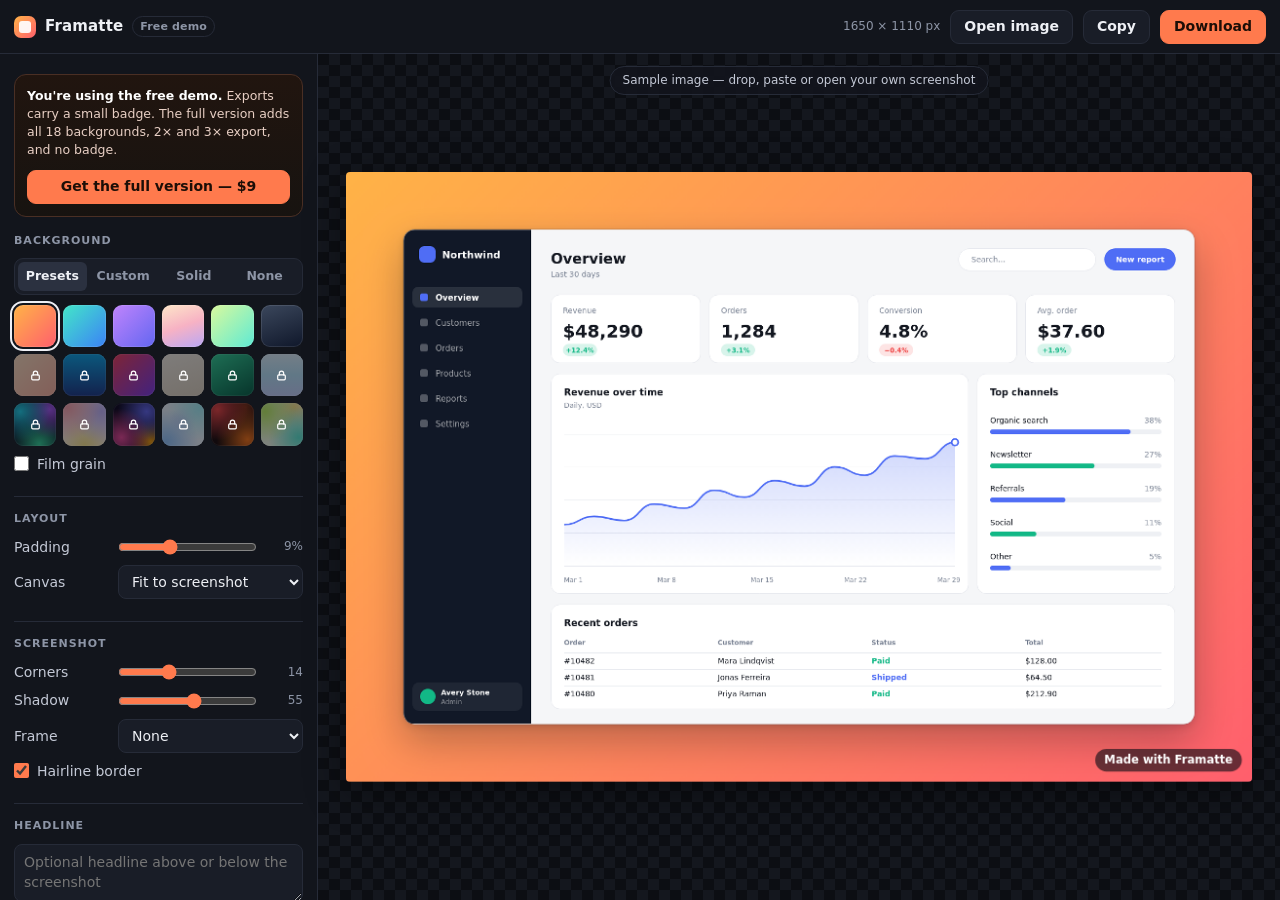
==== demo.html @ a8196506 "Deploy site 2026-11-18 21:24 Co-Authored-By: Claude Fable 5.2 <noreply@anthropic.com>" ====
<!doctype html>
<html lang="en">
<head>
<meta charset="utf-8">
<meta name="viewport" content="width=device-width, initial-scale=1">
<title>Framatte — screenshot beautifier</title>
<meta name="description" content="Turn plain screenshots into polished images. Runs entirely in your browser.">
<style>
  :root {
    --bg: #0c0e13; --panel: #12151c; --panel2: #191d27; --line: #262b38;
    --ink: #eef0f5; --mute: #8d95a6; --acc: #ff7a4d; --acc-ink: #1d0e07;
    --font: ui-sans-serif, system-ui, -apple-system, "Segoe UI", Roboto, "Helvetica Neue", Arial, sans-serif;
  }
  * { box-sizing: border-box; }
  html, body { height: 100%; }
  body { margin: 0; background: var(--bg); color: var(--ink); font: 14px/1.45 var(--font);
    display: grid; grid-template-rows: 54px 1fr; overflow: hidden; }
  button, input, select, textarea { font: inherit; color: inherit; }
  button { cursor: pointer; }

  .top { display: flex; align-items: center; gap: 10px; padding: 0 14px; border-bottom: 1px solid var(--line); background: var(--panel); }
  .brand { display: flex; align-items: center; gap: 9px; font-weight: 700; font-size: 15px; letter-spacing: .01em; margin-right: auto; white-space: nowrap; }
  .logo { width: 22px; height: 22px; border-radius: 7px; background: linear-gradient(135deg, #ffb347, #ff5f6d); position: relative; flex: none; }
  .logo::after { content: ""; position: absolute; inset: 5px; border-radius: 3px; background: #fff; opacity: .92; }
  .tag { font-size: 11px; font-weight: 600; color: var(--mute); border: 1px solid var(--line); padding: 2px 7px; border-radius: 999px; }
  .dims { color: var(--mute); font-size: 12px; font-variant-numeric: tabular-nums; white-space: nowrap; }
  .btn { height: 34px; padding: 0 13px; border-radius: 9px; border: 1px solid var(--line); background: var(--panel2); font-weight: 600; white-space: nowrap; }
  .btn:hover { border-color: #3a4152; }
  .btn.primary { background: var(--acc); border-color: var(--acc); color: var(--acc-ink); }
  .btn.primary:hover { filter: brightness(1.07); }
  .btn.block { width: 100%; }
  :focus-visible { outline: 2px solid var(--acc); outline-offset: 2px; }

  main { display: grid; grid-template-columns: 318px 1fr; min-height: 0; }
  .panel { overflow-y: auto; border-right: 1px solid var(--line); background: var(--panel); padding: 6px 14px 28px; }
  .group { padding: 14px 0; border-bottom: 1px solid var(--line); }
  .group:last-child { border-bottom: 0; }
  .group h2 { margin: 0 0 10px; font-size: 11px; font-weight: 700; letter-spacing: .09em; text-transform: uppercase; color: var(--mute); }
  .row { display: grid; grid-template-columns: 96px 1fr 38px; align-items: center; gap: 8px; margin: 8px 0; }
  .row.two { grid-template-columns: 96px 1fr; }
  .row label, .check { color: #c4c9d6; }
  .row output { text-align: right; color: var(--mute); font-size: 12px; font-variant-numeric: tabular-nums; }
  input[type=range] { width: 100%; accent-color: var(--acc); margin: 0; }
  select, input[type=text], textarea { width: 100%; background: var(--panel2); border: 1px solid var(--line); border-radius: 8px; padding: 7px 9px; }
  textarea { resize: vertical; min-height: 58px; }
  input[type=color] { width: 100%; height: 32px; padding: 2px; background: var(--panel2); border: 1px solid var(--line); border-radius: 8px; }
  .check { display: flex; align-items: center; gap: 8px; margin: 8px 0; }
  .check input { accent-color: var(--acc); width: 15px; height: 15px; margin: 0; }
  .seg { display: grid; grid-template-columns: repeat(4, 1fr); background: var(--panel2); border: 1px solid var(--line); border-radius: 9px; padding: 3px; gap: 2px; margin-bottom: 10px; }
  .seg button { border: 0; background: transparent; border-radius: 6px; padding: 5px 0; color: var(--mute); font-weight: 600; font-size: 12.5px; }
  .seg button[aria-pressed=true] { background: #2b3140; color: var(--ink); }
  .swatches { display: grid; grid-template-columns: repeat(6, 1fr); gap: 7px; }
  .sw { aspect-ratio: 1; border-radius: 9px; border: 0; padding: 0; position: relative; box-shadow: inset 0 0 0 1px rgba(255,255,255,.1); }
  .sw[aria-pressed=true] { outline: 2px solid var(--ink); outline-offset: 2px; }
  .sw.locked::after { content: ""; position: absolute; inset: 0; border-radius: 9px; background: rgba(8,10,16,.5)
    url("data:image/svg+xml,%3Csvg xmlns='http://www.w3.org/2000/svg' viewBox='0 0 24 24' fill='none' stroke='white' stroke-width='2.2' stroke-linecap='round'%3E%3Crect x='5' y='11' width='14' height='9' rx='2'/%3E%3Cpath d='M8 11V8a4 4 0 0 1 8 0v3'/%3E%3C/svg%3E") center / 13px no-repeat; }
  .pair { display: grid; grid-template-columns: 1fr 1fr; gap: 8px; }
  .hide { display: none !important; }
  .note { font-size: 12px; color: var(--mute); margin: 8px 0 0; }
  .upsell { margin: 14px 0 2px; padding: 12px; border-radius: 12px; border: 1px solid #4a2f24; background: linear-gradient(180deg, #21150f, #171310); }
  .upsell p { margin: 0 0 10px; font-size: 12.5px; color: #e8cfc4; }
  .upsell b { color: #fff; }
  a.btn { display: inline-flex; align-items: center; justify-content: center; text-decoration: none; }

  .stage { position: relative; min-width: 0; min-height: 0; display: flex; align-items: center; justify-content: center; padding: 28px;
    background-color: #0c0e13;
    background-image: linear-gradient(45deg, #14171e 25%, transparent 25%, transparent 75%, #14171e 75%), linear-gradient(45deg, #14171e 25%, transparent 25%, transparent 75%, #14171e 75%);
    background-size: 22px 22px; background-position: 0 0, 11px 11px; }
  #cv { max-width: 100%; max-height: 100%; border-radius: 4px; box-shadow: 0 10px 40px rgba(0,0,0,.45); }
  .hint { position: absolute; top: 12px; left: 50%; transform: translateX(-50%); background: rgba(18,21,28,.9); border: 1px solid var(--line);
    border-radius: 999px; padding: 5px 12px; font-size: 12px; color: #c4c9d6; white-space: nowrap; max-width: calc(100% - 24px); overflow: hidden; text-overflow: ellipsis; }
  .drop { position: absolute; inset: 14px; border: 2px dashed var(--acc); border-radius: 16px; background: rgba(255,122,77,.09);
    display: none; align-items: center; justify-content: center; font-size: 18px; font-weight: 700; pointer-events: none; }
  body.dragging .drop { display: flex; }
  .toast { position: fixed; left: 50%; bottom: 22px; transform: translate(-50%, 20px); background: #f3f4f7; color: #12151c; font-weight: 600;
    padding: 9px 14px; border-radius: 10px; opacity: 0; transition: .2s; pointer-events: none; max-width: calc(100vw - 32px); text-align: center; z-index: 5; }
  .toast.on { opacity: 1; transform: translate(-50%, 0); }

  @media (max-width: 820px) {
    body { overflow: auto; grid-template-rows: 54px auto; }
    main { grid-template-columns: minmax(0, 1fr); }
    .stage { height: 46vh; min-height: 260px; padding: 16px; order: -1; position: sticky; top: 0; z-index: 2; }
    .panel { border-right: 0; overflow: visible; }
    .dims, .tag, .wide { display: none; }
    .top { gap: 7px; padding: 0 10px; }
    .top .btn { padding: 0 10px; }
    .brand { min-width: 0; overflow: hidden; }
  }
</style>
</head>
<body>
<header class="top">
  <div class="brand"><span class="logo" aria-hidden="true"></span>Framatte <span class="tag" id="edition"></span></div>
  <span class="dims" id="dims"></span>
  <button class="btn" id="open">Open<span class="wide">&nbsp;image</span></button>
  <button class="btn" id="copy">Copy</button>
  <button class="btn primary" id="download">Download</button>
  <input type="file" id="file" accept="image/*" hidden>
</header>

<main>
  <aside class="panel" aria-label="Settings">
    <div class="upsell hide" id="upsell">
      <p><b>You're using the free demo.</b> Exports carry a small badge. The full version adds all 18 backgrounds, 2× and 3× export, and no badge.</p>
      <a class="btn primary block" href="index.html#pricing">Get the full version — $9</a>
    </div>

    <section class="group">
      <h2>Background</h2>
      <div class="seg" role="group" aria-label="Background type">
        <button data-bg="preset">Presets</button><button data-bg="custom">Custom</button><button data-bg="solid">Solid</button><button data-bg="none">None</button>
      </div>
      <div id="bg-preset"><div class="swatches" id="swatches"></div></div>
      <div id="bg-custom" class="hide">
        <div class="pair"><input type="color" data-k="c1" aria-label="Gradient start color"><input type="color" data-k="c2" aria-label="Gradient end color"></div>
        <div class="row"><label for="angle">Angle</label><input id="angle" type="range" min="0" max="360" step="5" data-k="angle"><output data-o="angle"></output></div>
      </div>
      <div id="bg-solid" class="hide"><input type="color" data-k="solid" aria-label="Background color"></div>
      <p id="bg-none" class="note hide">Transparent background — export as PNG or WebP to keep it.</p>
      <label class="check"><input type="checkbox" data-k="grain"> Film grain</label>
    </section>

    <section class="group">
      <h2>Layout</h2>
      <div class="row"><label for="pad">Padding</label><input id="pad" type="range" min="0" max="25" step="0.5" data-k="pad"><output data-o="pad"></output></div>
      <div class="row two"><label for="aspect">Canvas</label>
        <select id="aspect" data-k="aspect">
          <option value="auto">Fit to screenshot</option><option value="16:9">16:9 — widescreen</option><option value="3:2">3:2</option>
          <option value="4:3">4:3</option><option value="1:1">1:1 — square</option><option value="4:5">4:5 — portrait</option><option value="9:16">9:16 — story</option>
        </select></div>
    </section>

    <section class="group">
      <h2>Screenshot</h2>
      <div class="row"><label for="radius">Corners</label><input id="radius" type="range" min="0" max="40" step="1" data-k="radius"><output data-o="radius"></output></div>
      <div class="row"><label for="shadow">Shadow</label><input id="shadow" type="range" min="0" max="100" step="1" data-k="shadow"><output data-o="shadow"></output></div>
      <div class="row two"><label for="frame">Frame</label>
        <select id="frame" data-k="frame">
          <option value="none">None</option><option value="mac-light">Window — light</option><option value="mac-dark">Window — dark</option>
          <option value="browser-light">Browser — light</option><option value="browser-dark">Browser — dark</option>
        </select></div>
      <div class="row two hide" id="url-row"><label for="url">Address</label><input id="url" type="text" data-k="url" maxlength="60" spellcheck="false"></div>
      <label class="check"><input type="checkbox" data-k="border"> Hairline border</label>
    </section>

    <section class="group">
      <h2>Headline</h2>
      <textarea data-k="title" maxlength="160" placeholder="Optional headline above or below the screenshot" aria-label="Headline text"></textarea>
      <div class="row"><label for="tsize">Size</label><input id="tsize" type="range" min="60" max="170" step="5" data-k="titleSize"><output data-o="titleSize"></output></div>
      <div class="row two"><label for="tpos">Position</label>
        <select id="tpos" data-k="titlePos"><option value="top">Above</option><option value="bottom">Below</option></select></div>
    </section>

    <section class="group">
      <h2>Export</h2>
      <div class="row two"><label for="scale">Resolution</label>
        <select id="scale" data-k="scale"><option value="1">1× — original size</option><option value="2">2×</option><option value="3">3×</option></select></div>
      <div class="row two"><label for="format">Format</label>
        <select id="format" data-k="format"><option value="png">PNG</option><option value="jpeg">JPEG</option><option value="webp">WebP</option></select></div>
      <p class="note">Tip: paste an image with Ctrl/⌘ + V, or drop a file anywhere.</p>
    </section>

    <section class="group">
      <div class="pair"><button class="btn" id="sample">Sample image</button><button class="btn" id="reset">Reset style</button></div>
      <p class="note">Your images never leave this device. Everything is rendered locally in the browser.</p>
      <p class="note" id="version"></p>
    </section>
  </aside>

  <section class="stage" id="stage" aria-label="Preview">
    <canvas id="cv" aria-label="Preview of the exported image"></canvas>
    <div class="hint" id="hint">Sample image — drop, paste or open your own screenshot</div>
    <div class="drop">Drop the image to load it</div>
  </section>
</main>
<div class="toast" id="toast" role="status" aria-live="polite"></div>

<script>
/* Rendering engine shared by the app and the marketing site.
   Everything is drawn on a 2D canvas, so the output is exactly what gets exported. */
const Engine = (() => {
  const lin = (name, angle, ...stops) => ({ name, type: 'linear', angle, stops });
  const mesh = (name, base, ...blobs) => ({ name, type: 'mesh', base, blobs });

  const PRESETS = [
    lin('Ember', 135, '#ffb347', '#ff5f6d'),
    lin('Lagoon', 135, '#43e7c8', '#3b82f6'),
    lin('Orchid', 135, '#c084fc', '#6366f1'),
    lin('Dawn', 160, '#fde6c8', '#f7b2c4', '#b9a7f5'),
    lin('Mint', 135, '#d9f99d', '#5eead4'),
    lin('Slate', 160, '#3b475c', '#0f172a'),
    lin('Peach', 135, '#ffe0c2', '#ffb4a2'),
    lin('Ocean', 180, '#0ea5e9', '#1e3a8a'),
    lin('Berry', 135, '#f43f5e', '#7c3aed'),
    lin('Sand', 160, '#f5efe6', '#e2d5c3'),
    lin('Forest', 150, '#34d399', '#065f46'),
    lin('Sky', 180, '#e0f2fe', '#bae6fd', '#c7d2fe'),
    mesh('Aurora', '#0b1026', [0.15, 0.2, 0.6, '#22d3ee'], [0.85, 0.15, 0.55, '#a855f7'], [0.6, 0.95, 0.6, '#34d399']),
    mesh('Candy', '#fff1f2', [0.1, 0.1, 0.6, '#fda4af'], [0.9, 0.2, 0.6, '#c4b5fd'], [0.5, 1, 0.6, '#fde68a']),
    mesh('Nebula', '#0f0720', [0.2, 0.8, 0.6, '#ec4899'], [0.8, 0.2, 0.6, '#6366f1'], [0.9, 0.9, 0.4, '#f59e0b']),
    mesh('Glacier', '#eef6ff', [0.1, 0.9, 0.6, '#93c5fd'], [0.9, 0.1, 0.6, '#a5f3fc'], [0.5, 0.4, 0.4, '#ddd6fe']),
    mesh('Lava', '#1a0a0a', [0.15, 0.15, 0.6, '#ef4444'], [0.85, 0.85, 0.6, '#f97316'], [0.8, 0.1, 0.4, '#7c2d12']),
    mesh('Meadow', '#f3fbe9', [0.1, 0.2, 0.6, '#bef264'], [0.9, 0.8, 0.6, '#5eead4'], [0.8, 0.1, 0.4, '#fde68a']),
  ];

  const ASPECTS = { auto: 0, '16:9': 16 / 9, '3:2': 3 / 2, '4:3': 4 / 3, '1:1': 1, '4:5': 4 / 5, '9:16': 9 / 16 };

  const DEFAULTS = {
    bgType: 'preset',      // preset | custom | solid | none
    bgIndex: 0,
    c1: '#ff8a5c', c2: '#7c5cff', angle: 135,
    solid: '#111827',
    grain: false,
    pad: 9,                // % of the screenshot size
    radius: 14,
    shadow: 55,            // 0–100
    border: true,
    frame: 'none',         // none | mac-light | mac-dark | browser-light | browser-dark
    url: 'yourproduct.com',
    aspect: 'auto',
    title: '',
    titleSize: 100,        // %
    titlePos: 'top',       // top | bottom
    scale: 1,
    format: 'png',
  };

  const FONT = 'ui-sans-serif, system-ui, -apple-system, "Segoe UI", Roboto, "Helvetica Neue", Arial, sans-serif';

  function rgba(hex, a) {
    const h = hex.replace('#', '');
    const n = parseInt(h.length === 3 ? h.split('').map(c => c + c).join('') : h, 16);
    return `rgba(${(n >> 16) & 255},${(n >> 8) & 255},${n & 255},${a})`;
  }

  function presetCss(p) {
    if (p.type === 'linear') return `linear-gradient(${p.angle}deg, ${p.stops.join(', ')})`;
    return p.blobs.map(([x, y, r, c]) =>
      `radial-gradient(circle at ${x * 100}% ${y * 100}%, ${c}, transparent ${r * 100}%)`).join(', ') + `, ${p.base}`;
  }

  function roundRect(ctx, x, y, w, h, r) {
    const tl = Array.isArray(r) ? r[0] : r, tr = Array.isArray(r) ? r[1] : r;
    const br = Array.isArray(r) ? r[2] : r, bl = Array.isArray(r) ? r[3] : r;
    ctx.beginPath();
    ctx.moveTo(x + tl, y);
    ctx.lineTo(x + w - tr, y); ctx.arcTo(x + w, y, x + w, y + tr, tr);
    ctx.lineTo(x + w, y + h - br); ctx.arcTo(x + w, y + h, x + w - br, y + h, br);
    ctx.lineTo(x + bl, y + h); ctx.arcTo(x, y + h, x, y + h - bl, bl);
    ctx.lineTo(x, y + tl); ctx.arcTo(x, y, x + tl, y, tl);
    ctx.closePath();
  }

  function linearGradient(ctx, W, H, angle, stops) {
    const t = angle * Math.PI / 180, dx = Math.sin(t), dy = -Math.cos(t);
    const L = Math.abs(W * dx) / 2 + Math.abs(H * dy) / 2, cx = W / 2, cy = H / 2;
    const g = ctx.createLinearGradient(cx - dx * L, cy - dy * L, cx + dx * L, cy + dy * L);
    stops.forEach((c, i) => g.addColorStop(stops.length === 1 ? 0 : i / (stops.length - 1), c));
    return g;
  }

  function drawBackground(ctx, W, H, S) {
    if (S.bgType === 'none') return;
    if (S.bgType === 'solid') { ctx.fillStyle = S.solid; ctx.fillRect(0, 0, W, H); return; }
    if (S.bgType === 'custom') {
      ctx.fillStyle = linearGradient(ctx, W, H, S.angle, [S.c1, S.c2]); ctx.fillRect(0, 0, W, H); return;
    }
    const p = PRESETS[S.bgIndex] || PRESETS[0];
    if (p.type === 'linear') {
      ctx.fillStyle = linearGradient(ctx, W, H, p.angle, p.stops); ctx.fillRect(0, 0, W, H); return;
    }
    ctx.fillStyle = p.base; ctx.fillRect(0, 0, W, H);
    const m = Math.max(W, H);
    for (const [x, y, r, c] of p.blobs) {
      const g = ctx.createRadialGradient(x * W, y * H, 0, x * W, y * H, r * m);
      g.addColorStop(0, rgba(c, 0.95)); g.addColorStop(1, rgba(c, 0));
      ctx.fillStyle = g; ctx.fillRect(0, 0, W, H);
    }
  }

  let grainTile = null;
  function grain(ctx, w, h) {
    if (!grainTile) {
      grainTile = document.createElement('canvas'); grainTile.width = grainTile.height = 160;
      const g = grainTile.getContext('2d'), d = g.createImageData(160, 160);
      for (let i = 0; i < d.data.length; i += 4) {
        const v = Math.random() * 255 | 0; d.data[i] = d.data[i + 1] = d.data[i + 2] = v; d.data[i + 3] = 26;
      }
      g.putImageData(d, 0, 0);
    }
    ctx.save(); ctx.setTransform(1, 0, 0, 1, 0, 0);
    ctx.globalCompositeOperation = 'overlay';
    ctx.fillStyle = ctx.createPattern(grainTile, 'repeat'); ctx.fillRect(0, 0, w, h);
    ctx.restore();
  }

  function wrap(ctx, text, maxW) {
    const out = [];
    for (const para of text.split('\n')) {
      let line = '';
      for (const word of para.split(/\s+/).filter(Boolean)) {
        const next = line ? line + ' ' + word : word;
        if (line && ctx.measureText(next).width > maxW) { out.push(line); line = word; } else line = next;
      }
      out.push(line);
    }
    return out.slice(0, 4);
  }

  /* All sizes are in screenshot pixels; `k` in draw() scales them to canvas pixels. */
  function layout(ctx, iw, ih, S) {
    const u = Math.max(iw, 480) / 1000;
    const framed = S.frame !== 'none';
    const barH = framed ? Math.round(44 * u) : 0;
    const cw = iw, ch = ih + barH;
    const pad = Math.round(S.pad / 100 * (cw + ch) / 2);
    const text = (S.title || '').trim();
    let lines = [], fs = 0, lh = 0, titleH = 0, gap = 0, edge = 0;
    if (text) {
      fs = Math.round(54 * u * S.titleSize / 100); lh = Math.round(fs * 1.18);
      ctx.font = `700 ${fs}px ${FONT}`;
      lines = wrap(ctx, text, cw + pad);
      titleH = lines.length * lh;
      gap = Math.max(Math.round(pad * 0.5), Math.round(fs * 0.55));
      edge = Math.max(pad, Math.round(fs * 0.9));
    }
    const top = text && S.titlePos === 'top' ? edge + titleH + gap : pad;
    const bottom = text && S.titlePos === 'bottom' ? gap + titleH + edge : pad;
    let W = cw + 2 * pad, H = top + ch + bottom;
    const a = ASPECTS[S.aspect] || 0;
    let ox = 0, oy = 0;
    if (a) {
      if (W / H > a) { const nh = Math.round(W / a); oy = (nh - H) / 2; H = nh; }
      else { const nw = Math.round(H * a); ox = (nw - W) / 2; W = nw; }
    }
    const x = ox + pad, y = oy + top;
    const titleY = S.titlePos === 'top' ? oy + edge : y + ch + gap;
    return { u, barH, cw, ch, pad, W, H, x, y, lines, fs, lh, titleY, framed };
  }

  function draw(canvas, img, S, opts = {}) {
    const k = opts.k || 1;
    const ctx = canvas.getContext('2d');
    const iw = img.naturalWidth || img.width, ih = img.naturalHeight || img.height;
    const L = layout(ctx, iw, ih, S);
    canvas.width = Math.max(1, Math.round(L.W * k)); canvas.height = Math.max(1, Math.round(L.H * k));
    ctx.setTransform(k, 0, 0, k, 0, 0);
    ctx.clearRect(0, 0, L.W, L.H);
    ctx.imageSmoothingEnabled = true; ctx.imageSmoothingQuality = 'high';

    if (S.bgType === 'none' && S.format === 'jpeg' && opts.final) { ctx.fillStyle = '#fff'; ctx.fillRect(0, 0, L.W, L.H); }
    drawBackground(ctx, L.W, L.H, S);
    if (S.grain && S.bgType !== 'none') grain(ctx, canvas.width, canvas.height);

    if (L.lines.length) {
      let dark = false;
      try {
        const px = ctx.getImageData(canvas.width >> 1, Math.min(canvas.height - 1, Math.round((L.titleY + L.fs / 2) * k)), 1, 1).data;
        dark = px[3] < 40 ? false : (0.2126 * px[0] + 0.7152 * px[1] + 0.0722 * px[2]) < 150;
      } catch (e) { /* keep default */ }
      ctx.font = `700 ${L.fs}px ${FONT}`; ctx.textAlign = 'center'; ctx.textBaseline = 'top';
      ctx.fillStyle = dark ? '#ffffff' : '#111827';
      L.lines.forEach((t, i) => ctx.fillText(t, L.W / 2, L.titleY + i * L.lh + (L.lh - L.fs) / 2));
    }

    const r = Math.min(S.radius * L.u, L.cw / 2, L.ch / 2);
    const darkFrame = S.frame.endsWith('dark');
    const barColor = darkFrame ? '#2a2c31' : '#eceef1';

    if (S.shadow > 0) {
      const s = S.shadow / 100;
      for (const [blur, off, alpha] of [[90 * L.u * s, 40 * L.u * s, 0.34 * s + 0.08], [18 * L.u * s, 6 * L.u * s, 0.22 * s]]) {
        ctx.save();
        ctx.shadowColor = `rgba(8,10,20,${alpha})`; ctx.shadowBlur = blur * k; ctx.shadowOffsetY = off * k;
        ctx.fillStyle = L.framed ? barColor : '#ffffff';
        roundRect(ctx, L.x, L.y, L.cw, L.ch, r); ctx.fill();
        ctx.restore();
      }
    }

    ctx.save();
    roundRect(ctx, L.x, L.y, L.cw, L.ch, r); ctx.clip();
    if (L.framed) {
      ctx.fillStyle = barColor; ctx.fillRect(L.x, L.y, L.cw, L.barH);
      const cy = L.y + L.barH / 2, dot = 6.2 * L.u;
      ['#ff5f57', '#febc2e', '#28c840'].forEach((c, i) => {
        ctx.fillStyle = c; ctx.beginPath(); ctx.arc(L.x + (22 + i * 21) * L.u, cy, dot, 0, Math.PI * 2); ctx.fill();
      });
      if (S.frame.startsWith('browser')) {
        const pw = Math.min(L.cw * 0.5, L.cw - 220 * L.u), ph = L.barH * 0.62;
        if (pw > 60 * L.u) {
          ctx.fillStyle = darkFrame ? '#1b1c20' : '#ffffff';
          roundRect(ctx, L.x + (L.cw - pw) / 2, cy - ph / 2, pw, ph, ph / 2); ctx.fill();
          ctx.fillStyle = darkFrame ? '#a3a7b0' : '#5b6170';
          ctx.font = `500 ${Math.round(L.barH * 0.31)}px ${FONT}`; ctx.textAlign = 'center'; ctx.textBaseline = 'middle';
          ctx.fillText(S.url || '', L.x + L.cw / 2, cy + L.u, pw - 24 * L.u);
        }
      }
      ctx.fillStyle = darkFrame ? 'rgba(255,255,255,.07)' : 'rgba(0,0,0,.08)';
      ctx.fillRect(L.x, L.y + L.barH - Math.max(1 / k, L.u), L.cw, Math.max(1 / k, L.u));
    }
    ctx.drawImage(img, L.x, L.y + L.barH, iw, ih);
    ctx.restore();

    if (S.border) {
      const lw = Math.max(1 / k, 1.2 * L.u);
      ctx.save(); ctx.lineWidth = lw; ctx.strokeStyle = 'rgba(10,12,24,.14)';
      roundRect(ctx, L.x - lw / 2, L.y - lw / 2, L.cw + lw, L.ch + lw, r + lw / 2); ctx.stroke();
      ctx.restore();
    }

    if (opts.watermark) {
      const fs = Math.max(11 / k, L.W * 0.0125), padX = fs * 0.8, h = fs * 2;
      ctx.font = `600 ${fs}px ${FONT}`;
      const w = ctx.measureText(opts.watermark).width + padX * 2, m = fs * 0.9;
      ctx.fillStyle = 'rgba(12,14,22,.62)';
      roundRect(ctx, L.W - w - m, L.H - h - m, w, h, h / 2); ctx.fill();
      ctx.fillStyle = '#fff'; ctx.textAlign = 'center'; ctx.textBaseline = 'middle';
      ctx.fillText(opts.watermark, L.W - m - w / 2, L.H - m - h / 2 + fs * 0.05);
    }
    return L;
  }

  /* A generic dashboard mock-up, drawn from scratch, used as the demo screenshot. */
  function makeSample(theme = 'light') {
    const D = theme === 'dark';
    const C = D
      ? { bg: '#0f1218', side: '#0a0c11', card: '#171b23', line: '#252a35', ink: '#eef1f6', mute: '#8b93a3', soft: '#1f2430', acc: '#7c9cff', acc2: '#3ddbb4' }
      : { bg: '#f5f6f8', side: '#111827', card: '#ffffff', line: '#e6e8ee', ink: '#141821', mute: '#7a8394', soft: '#eef0f4', acc: '#4f6df5', acc2: '#12b886' };
    const c = document.createElement('canvas'); c.width = 1440; c.height = 900;
    const x = c.getContext('2d');
    const T = (t, px, py, size, color, weight = 500, align = 'left') => {
      x.font = `${weight} ${size}px ${FONT}`; x.fillStyle = color; x.textAlign = align; x.textBaseline = 'alphabetic'; x.fillText(t, px, py);
    };
    const R = (px, py, w, h, r, fill) => { roundRect(x, px, py, w, h, r); x.fillStyle = fill; x.fill(); };
    x.fillStyle = C.bg; x.fillRect(0, 0, 1440, 900);
    x.fillStyle = C.side; x.fillRect(0, 0, 232, 900);
    R(28, 30, 30, 30, 9, C.acc); T('Northwind', 70, 52, 18, '#ffffff', 700);
    ['Overview', 'Customers', 'Orders', 'Products', 'Reports', 'Settings'].forEach((t, i) => {
      const py = 104 + i * 46;
      if (i === 0) R(16, py, 200, 38, 10, 'rgba(255,255,255,.1)');
      R(30, py + 12, 14, 14, 4, i === 0 ? C.acc : 'rgba(255,255,255,.28)');
      T(t, 58, py + 25, 15, i === 0 ? '#ffffff' : 'rgba(255,255,255,.62)', i === 0 ? 600 : 500);
    });
    R(16, 824, 200, 52, 12, 'rgba(255,255,255,.06)');
    x.beginPath(); x.arc(44, 850, 14, 0, 7); x.fillStyle = C.acc2; x.fill();
    T('Avery Stone', 68, 847, 13, '#ffffff', 600); T('Admin', 68, 864, 12, 'rgba(255,255,255,.5)');

    T('Overview', 268, 62, 26, C.ink, 700); T('Last 30 days', 268, 86, 14, C.mute);
    R(1010, 34, 250, 40, 20, C.card); x.strokeStyle = C.line; x.lineWidth = 1; roundRect(x, 1010.5, 34.5, 250, 40, 20); x.stroke();
    T('Search…', 1034, 59, 14, C.mute);
    R(1276, 34, 130, 40, 20, C.acc); T('New report', 1341, 59, 14, '#ffffff', 600, 'center');

    [['Revenue', '$48,290', '+12.4%', true], ['Orders', '1,284', '+3.1%', true], ['Conversion', '4.8%', '−0.4%', false], ['Avg. order', '$37.60', '+1.9%', true]]
      .forEach(([l, v, d, up], i) => {
        const px = 268 + i * 288;
        R(px, 118, 272, 124, 16, C.card); x.strokeStyle = C.line; roundRect(x, px + .5, 118.5, 272, 124, 16); x.stroke();
        T(l, px + 22, 152, 14, C.mute); T(v, px + 22, 196, 32, C.ink, 700);
        R(px + 22, 208, 62, 22, 11, up ? rgba(C.acc2, .16) : 'rgba(239,68,68,.14)');
        T(d, px + 53, 224, 12, up ? C.acc2 : '#ef4444', 600, 'center');
      });

    R(268, 262, 760, 400, 16, C.card); x.strokeStyle = C.line; roundRect(x, 268.5, 262.5, 760, 400, 16); x.stroke();
    T('Revenue over time', 292, 302, 17, C.ink, 600); T('Daily, USD', 292, 324, 13, C.mute);
    for (let i = 0; i < 5; i++) { x.fillStyle = C.line; x.fillRect(292, 372 + i * 60, 712, 1); }
    const pts = [0.3, 0.36, 0.33, 0.45, 0.42, 0.55, 0.5, 0.62, 0.58, 0.72, 0.66, 0.8, 0.78, 0.9];
    const P = i => [292 + i * (712 / (pts.length - 1)), 612 - pts[i] * 250];
    const path = () => {
      x.beginPath(); x.moveTo(...P(0));
      for (let i = 1; i < pts.length; i++) { const [ax, ay] = P(i - 1), [bx, by] = P(i), mx = (ax + bx) / 2; x.bezierCurveTo(mx, ay, mx, by, bx, by); }
    };
    path(); x.lineTo(1004, 612); x.lineTo(292, 612); x.closePath();
    const g = x.createLinearGradient(0, 380, 0, 612); g.addColorStop(0, rgba(C.acc, .28)); g.addColorStop(1, rgba(C.acc, 0));
    x.fillStyle = g; x.fill();
    path(); x.strokeStyle = C.acc; x.lineWidth = 3; x.stroke();
    const [ex, ey] = P(pts.length - 1); x.beginPath(); x.arc(ex, ey, 6, 0, 7); x.fillStyle = C.card; x.fill(); x.strokeStyle = C.acc; x.lineWidth = 3; x.stroke();
    ['Mar 1', 'Mar 8', 'Mar 15', 'Mar 22', 'Mar 29'].forEach((t, i) => T(t, 292 + i * 170, 642, 12, C.mute));

    R(1044, 262, 360, 400, 16, C.card); x.strokeStyle = C.line; x.lineWidth = 1; roundRect(x, 1044.5, 262.5, 360, 400, 16); x.stroke();
    T('Top channels', 1068, 302, 17, C.ink, 600);
    [['Organic search', 0.82, '38%'], ['Newsletter', 0.61, '27%'], ['Referrals', 0.44, '19%'], ['Social', 0.27, '11%'], ['Other', 0.12, '5%']].forEach(([l, w, p], i) => {
      const py = 338 + i * 62;
      T(l, 1068, py + 14, 14, C.ink); T(p, 1380, py + 14, 14, C.mute, 500, 'right');
      R(1068, py + 26, 312, 8, 4, C.soft); R(1068, py + 26, 312 * w, 8, 4, i % 2 ? C.acc2 : C.acc);
    });

    R(268, 682, 1136, 190, 16, C.card); x.strokeStyle = C.line; roundRect(x, 268.5, 682.5, 1136, 190, 16); x.stroke();
    T('Recent orders', 292, 722, 17, C.ink, 600);
    ['Order', 'Customer', 'Status', 'Total'].forEach((t, i) => T(t, 292 + i * 280, 756, 12, C.mute, 600));
    [['#10482', 'Mara Lindqvist', 'Paid', '$128.00'], ['#10481', 'Jonas Ferreira', 'Shipped', '$64.50'], ['#10480', 'Priya Raman', 'Paid', '$212.90']].forEach((row, j) => {
      const py = 790 + j * 30; x.fillStyle = C.line; x.fillRect(292, py - 20, 1088, 1);
      row.forEach((t, i) => T(t, 292 + i * 280, py, 14, i === 2 ? (t === 'Paid' ? C.acc2 : C.acc) : C.ink, i === 2 ? 600 : 500));
    });
    return c;
  }

  let scratch = null;
  function measure(img, S) {
    scratch = scratch || document.createElement('canvas');
    return layout(scratch.getContext('2d'), img.naturalWidth || img.width, img.naturalHeight || img.height, S);
  }

  return { PRESETS, ASPECTS, DEFAULTS, presetCss, draw, measure, makeSample };
})();

</script>
<script>
(() => {
  const EDITION = 'demo', BRAND = 'Framatte', FREE_PRESETS = 6;
  const DEMO = EDITION === 'demo';
  const KEY = BRAND.toLowerCase() + '.style.v1';
  const $ = id => document.getElementById(id);
  const cv = $('cv');

  const store = {
    get() { try { return JSON.parse(localStorage.getItem(KEY)) || {}; } catch (e) { return {}; } },
    set(v) { try { localStorage.setItem(KEY, JSON.stringify(v)); } catch (e) { /* storage unavailable */ } },
  };

  let S = clamp({ ...Engine.DEFAULTS, ...store.get() });
  let img = null, sampleTheme = 'light', usingSample = true, raf = 0;

  function clamp(s) {
    const d = Engine.DEFAULTS;
    for (const k of Object.keys(s)) if (!(k in d) || typeof s[k] !== typeof d[k]) delete s[k];
    s = { ...d, ...s };
    if (!(s.aspect in Engine.ASPECTS)) s.aspect = d.aspect;
    if (!(s.bgIndex >= 0 && s.bgIndex < Engine.PRESETS.length)) s.bgIndex = 0;
    if (DEMO) { if (s.bgIndex >= FREE_PRESETS) s.bgIndex = 0; s.scale = 1; }
    return s;
  }

  let toastTimer = 0;
  function toast(msg) {
    const t = $('toast'); t.textContent = msg; t.classList.add('on');
    clearTimeout(toastTimer); toastTimer = setTimeout(() => t.classList.remove('on'), 2600);
  }

  /* ---------- controls ---------- */
  const fmt = { pad: v => v + '%', angle: v => v + '°', radius: v => v, shadow: v => v, titleSize: v => v + '%' };

  function syncUI() {
    document.querySelectorAll('[data-k]').forEach(el => {
      const v = S[el.dataset.k];
      if (el.type === 'checkbox') el.checked = !!v; else el.value = v;
    });
    document.querySelectorAll('[data-o]').forEach(o => { o.textContent = fmt[o.dataset.o](S[o.dataset.o]); });
    document.querySelectorAll('[data-bg]').forEach(b => b.setAttribute('aria-pressed', b.dataset.bg === S.bgType));
    for (const t of ['preset', 'custom', 'solid', 'none']) $('bg-' + t).classList.toggle('hide', S.bgType !== t);
    document.querySelectorAll('.sw').forEach((b, i) => b.setAttribute('aria-pressed', S.bgType === 'preset' && i === S.bgIndex));
    $('url-row').classList.toggle('hide', !S.frame.startsWith('browser'));
  }

  function change() { syncUI(); store.set(S); schedule(); }

  Engine.PRESETS.forEach((p, i) => {
    const b = document.createElement('button');
    b.className = 'sw' + (DEMO && i >= FREE_PRESETS ? ' locked' : '');
    b.style.background = Engine.presetCss(p);
    b.title = p.name; b.setAttribute('aria-label', p.name + ' background');
    b.addEventListener('click', () => {
      if (DEMO && i >= FREE_PRESETS) return toast(p.name + ' is included in the full version');
      S.bgType = 'preset'; S.bgIndex = i; change();
    });
    $('swatches').appendChild(b);
  });

  document.querySelectorAll('[data-bg]').forEach(b => b.addEventListener('click', () => { S.bgType = b.dataset.bg; change(); }));

  document.querySelectorAll('[data-k]').forEach(el => {
    el.addEventListener(el.tagName === 'SELECT' || el.type === 'checkbox' ? 'change' : 'input', () => {
      const k = el.dataset.k, d = Engine.DEFAULTS[k];
      S[k] = el.type === 'checkbox' ? el.checked : typeof d === 'number' ? Number(el.value) : el.value;
      change();
    });
  });

  if (DEMO) {
    $('upsell').classList.remove('hide');
    $('edition').textContent = 'Free demo';
    [...$('scale').options].forEach(o => { if (o.value !== '1') { o.disabled = true; o.textContent += ' (full version)'; } });
  } else {
    $('edition').textContent = 'v1.0';
    $('version').textContent = BRAND + ' 1.0 — licensed for personal and commercial use.';
  }

  /* ---------- rendering ---------- */
  function schedule() { cancelAnimationFrame(raf); raf = requestAnimationFrame(render); }

  function render() {
    if (!img) return;
    const L = Engine.measure(img, S);
    const dpr = Math.min(window.devicePixelRatio || 1, 2);
    const st = $('stage').getBoundingClientRect();
    const fit = Math.min((st.width - 32) / L.W, (st.height - 32) / L.H);
    const k = Math.max(0.05, Math.min(1, fit * dpr));
    Engine.draw(cv, img, S, { k, watermark: DEMO ? 'Made with ' + BRAND : '' });
    const sc = DEMO ? 1 : S.scale;
    $('dims').textContent = Math.round(L.W * sc) + ' × ' + Math.round(L.H * sc) + ' px';
  }

  function exportCanvas() {
    const L = Engine.measure(img, S);
    let k = DEMO ? 1 : S.scale;
    while (k > 1 && L.W * L.H * k * k > 60e6) k--;
    if (k !== (DEMO ? 1 : S.scale)) toast('Image is very large — exported at ' + k + '× instead');
    const c = document.createElement('canvas');
    Engine.draw(c, img, S, { k, final: true, watermark: DEMO ? 'Made with ' + BRAND : '' });
    return c;
  }

  const MIME = { png: 'image/png', jpeg: 'image/jpeg', webp: 'image/webp' };
  const toBlob = (c, type, q) => new Promise(res => c.toBlob(res, type, q));

  async function download() {
    if (!img) return;
    const blob = await toBlob(exportCanvas(), MIME[S.format], S.format === 'png' ? undefined : 0.93);
    if (!blob) return toast('Could not export this image');
    const a = document.createElement('a');
    a.href = URL.createObjectURL(blob);
    const d = new Date(), p = n => String(n).padStart(2, '0');
    const stamp = `${d.getFullYear()}-${p(d.getMonth() + 1)}-${p(d.getDate())}-${p(d.getHours())}${p(d.getMinutes())}${p(d.getSeconds())}`;
    a.download = `${BRAND.toLowerCase()}-${stamp}.${S.format === 'jpeg' ? 'jpg' : S.format}`;
    document.body.appendChild(a); a.click(); a.remove();
    setTimeout(() => URL.revokeObjectURL(a.href), 4000);
    toast('Saved ' + a.download);
  }

  async function copy() {
    if (!img) return;
    if (!navigator.clipboard || !window.ClipboardItem) return toast('Copy is not available in this browser — use Download');
    try {
      const c = exportCanvas();
      await navigator.clipboard.write([new ClipboardItem({ 'image/png': toBlob(c, 'image/png') })]);
      toast('Copied to clipboard');
    } catch (e) { toast('Copy was blocked by the browser — use Download'); }
  }

  /* ---------- image input ---------- */
  function loadFile(file) {
    if (!file || !file.type.startsWith('image/')) return toast('That file is not an image');
    const url = URL.createObjectURL(file), im = new Image();
    im.onload = () => { img = im; usingSample = false; $('hint').classList.add('hide'); schedule(); URL.revokeObjectURL(url); };
    im.onerror = () => { URL.revokeObjectURL(url); toast('Could not read that image'); };
    im.src = url;
  }

  function loadSample(theme) {
    sampleTheme = theme; img = Engine.makeSample(theme); usingSample = true;
    $('hint').classList.remove('hide'); schedule();
  }

  $('open').addEventListener('click', () => $('file').click());
  $('file').addEventListener('change', e => { loadFile(e.target.files[0]); e.target.value = ''; });
  $('download').addEventListener('click', download);
  $('copy').addEventListener('click', copy);
  $('sample').addEventListener('click', () => loadSample(usingSample && sampleTheme === 'light' ? 'dark' : 'light'));
  $('reset').addEventListener('click', () => { S = clamp({}); change(); toast('Style reset'); });

  document.addEventListener('paste', e => {
    const item = [...(e.clipboardData ? e.clipboardData.items : [])].find(i => i.type.startsWith('image/'));
    if (item) { e.preventDefault(); loadFile(item.getAsFile()); }
  });
  let dragDepth = 0;
  window.addEventListener('dragenter', e => { e.preventDefault(); dragDepth++; document.body.classList.add('dragging'); });
  window.addEventListener('dragleave', () => { if (--dragDepth <= 0) { dragDepth = 0; document.body.classList.remove('dragging'); } });
  window.addEventListener('dragover', e => e.preventDefault());
  window.addEventListener('drop', e => {
    e.preventDefault(); dragDepth = 0; document.body.classList.remove('dragging');
    if (e.dataTransfer.files[0]) loadFile(e.dataTransfer.files[0]);
  });
  window.addEventListener('keydown', e => {
    if ((e.metaKey || e.ctrlKey) && e.key.toLowerCase() === 's') { e.preventDefault(); download(); }
  });
  window.addEventListener('resize', schedule);

  syncUI();
  loadSample('light');
})();
</script>
</body>
</html>
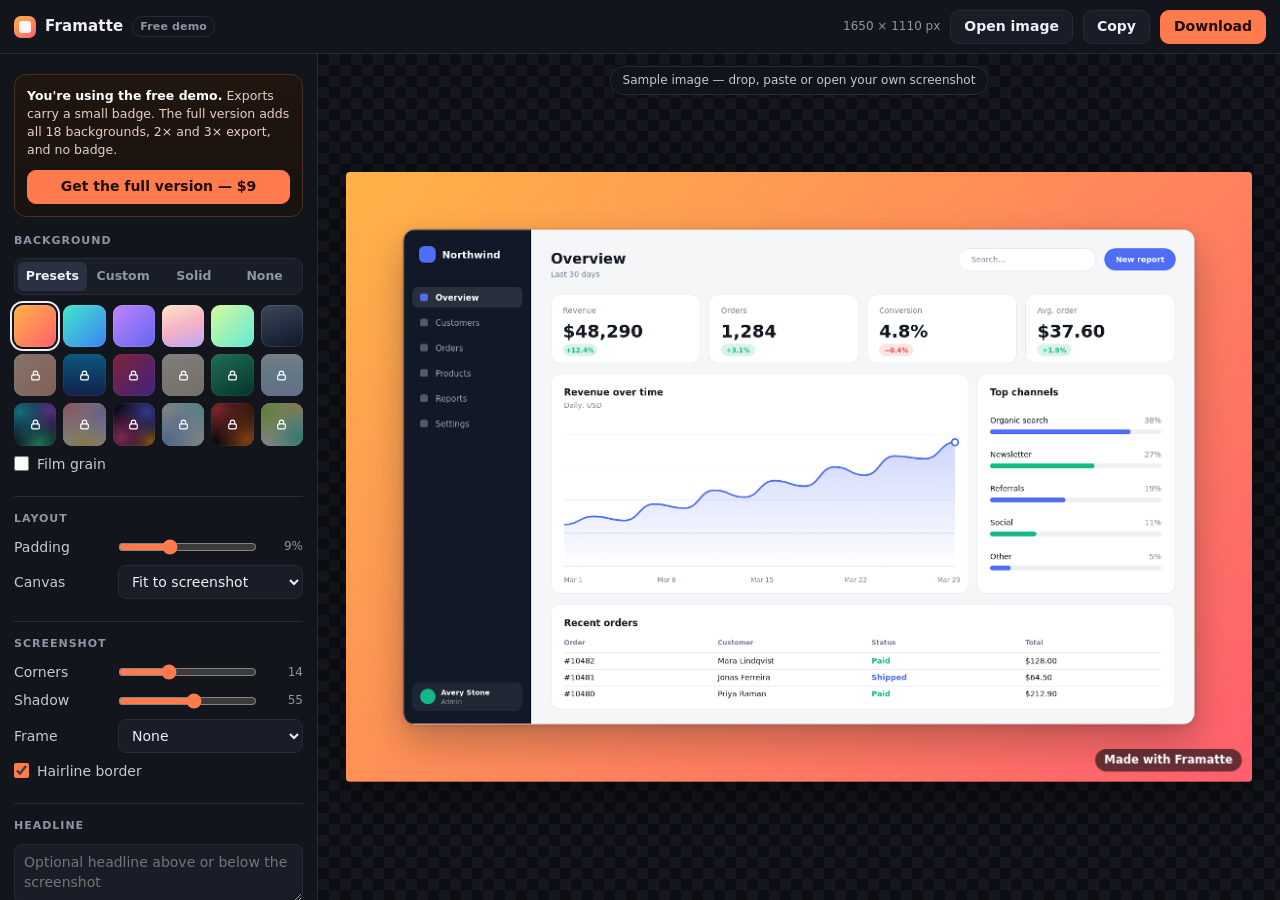
==== commit 80fdd46e: "Deploy site 2026-11-18 22:30 Co-Authored-By: Claude Fable 5.2 <noreply@anthropic.com>" ====
--- a/demo.html
+++ b/demo.html
@@ -102,7 +102,7 @@
   <aside class="panel" aria-label="Settings">
     <div class="upsell hide" id="upsell">
       <p><b>You're using the free demo.</b> Exports carry a small badge. The full version adds all 18 backgrounds, 2× and 3× export, and no badge.</p>
-      <a class="btn primary block" href="index.html#pricing">Get the full version — $9</a>
+      <a class="btn primary block" href="https://www.creem.io/product/prod_S1UHxMoHNaVEgxrfEF1Tn">Get the full version — $9</a>
     </div>
 
     <section class="group">
